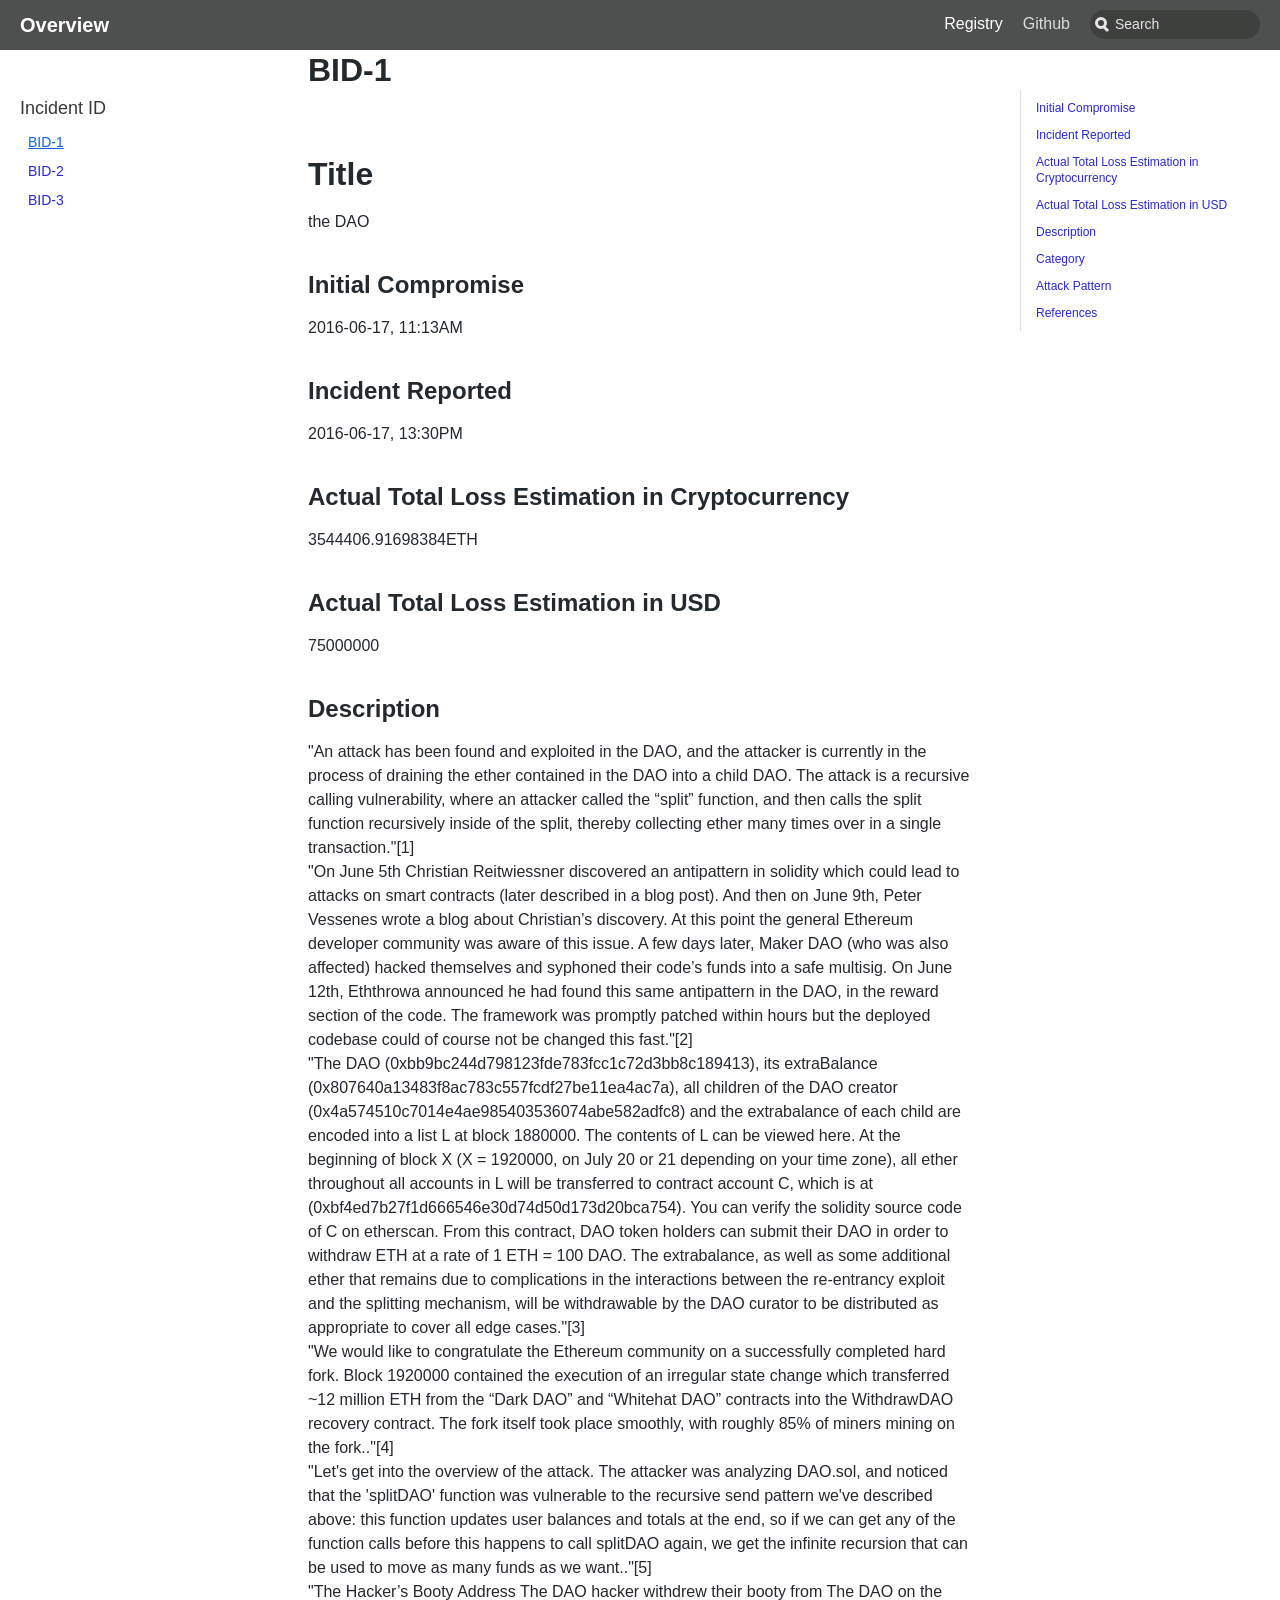
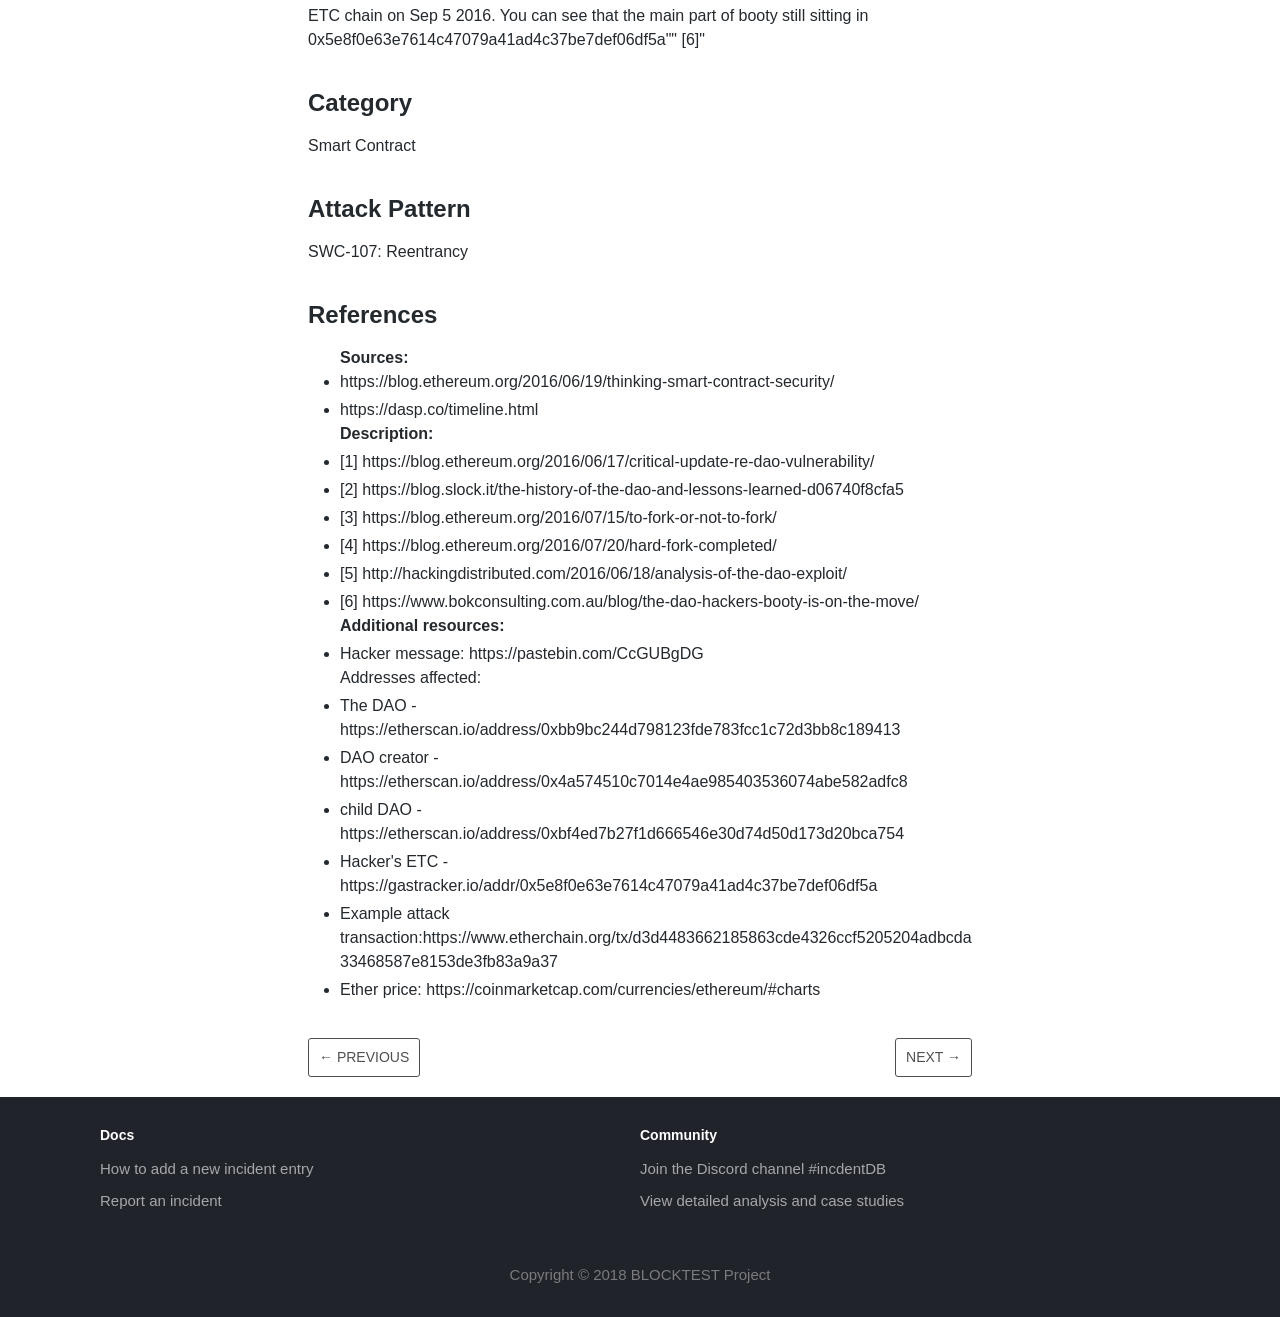
==== docs/BID-1.html @ ae39df49 "upload" ====
<!DOCTYPE html><html lang="en">
<!-- Mirrored from smartcontractsecurity.github.io/SWC-registry/docs/SWC-100 by HTTrack Website Copier/3.x [XR&CO'2014], Mon, 26 Nov 2018 20:02:36 GMT -->
<!-- Added by HTTrack --><meta http-equiv="content-type" content="text/html;charset=utf-8" /><!-- /Added by HTTrack -->
<head><meta charSet="utf-8"/><meta http-equiv="X-UA-Compatible" content="IE=edge"/><title>BID-1 · Overview</title><meta name="viewport" content="width=device-width"/><meta name="generator" content="Docusaurus"/><meta name="description" content="# Title "/><meta name="docsearch:language" content="en"/><meta property="og:title" content="SWC-100 · Overview"/><meta property="og:type" content="website"/><meta property="og:url" content="../index-2.html"/><meta property="og:description" content="# Title "/><meta property="og:image" content="../img/docusaurus.html"/><meta name="twitter:card" content="summary"/><meta name="twitter:image" content="../img/docusaurus.html"/><link rel="shortcut icon" href="../img/favicon.png"/><link rel="stylesheet" href="../../../cdn.jsdelivr.net/docsearch.js/1/docsearch.min.css"/><link rel="stylesheet" href="../../../cdnjs.cloudflare.com/ajax/libs/highlight.js/9.12.0/styles/default.min.css"/><link rel="stylesheet" href="../css/main.css"/></head><body class="sideNavVisible separateOnPageNav"><div class="fixedHeaderContainer"><div class="headerWrapper wrapper"><header><a href="../index.html"><h2 class="headerTitle">Overview</h2></a><div class="navigationWrapper navigationSlider"><nav class="slidingNav"><ul class="nav-site nav-site-internal"><li class="siteNavGroupActive siteNavItemActive"><a href="SWC-100.html" target="_self">Registry</a></li><li class=""><a href="https://github.com/SmartContractSecurity/SWC-registry" target="_self">Github</a></li><li class="navSearchWrapper reactNavSearchWrapper"><input type="text" id="search_input_react" placeholder="Search" title="Search"/></li></ul></nav></div></header></div></div><div class="navPusher"><div class="docMainWrapper wrapper"><div class="container docsNavContainer" id="docsNav"><nav class="toc"><div class="toggleNav"><section class="navWrapper wrapper"><div class="navBreadcrumb wrapper"><div class="navToggle" id="navToggler"><i></i></div><h2><i>›</i><span>Incident ID</span></h2><div class="tocToggler" id="tocToggler"><i class="icon-toc"></i></div></div><div class="navGroups"><div class="navGroup"><h3 class="navGroupCategoryTitle">Incident ID</h3><ul><li class="navListItem navListItemActive"><a class="navItem" href="BID-1.html">BID-1</a></li><li class="navListItem"><a class="navItem" href="BID-2.html">BID-2</a></li><li class="navListItem"><a class="navItem" href="BID-3.html">BID-3</a></li><li class="navListItem"></div></section></div><script>
            document.addEventListener('DOMContentLoaded', function() {
              createToggler('#navToggler', '#docsNav', 'docsSliderActive');
              createToggler('#tocToggler', 'body', 'tocActive');

              const headings = document.querySelector('.toc-headings');
              headings && headings.addEventListener('click', function(event) {
                if (event.target.tagName === 'A') {
                  document.body.classList.remove('tocActive');
                }
              }, false);

              function createToggler(togglerSelector, targetSelector, className) {
                var toggler = document.querySelector(togglerSelector);
                var target = document.querySelector(targetSelector);

                if (!toggler) {
                  return;
                }

                toggler.onclick = function(event) {
                  event.preventDefault();

                  target.classList.toggle(className);
                };
              }
            });
        </script></nav></div><div class="container mainContainer docMainContainer"><div class="wrapper"><div class="post"><header class="postHeader"><h1 class="postHeaderTitle">BID-1</h1></header><article><div><span><h1><a class="anchor" aria-hidden="true" id="title"></a><a href="#title" aria-hidden="true" class="hash-link"><svg class="hash-link-icon" aria-hidden="true" height="16" version="1.1" viewBox="0 0 16 16" width="16"><path fill-rule="evenodd" d="M4 9h1v1H4c-1.5 0-3-1.69-3-3.5S2.55 3 4 3h4c1.45 0 3 1.69 3 3.5 0 1.41-.91 2.72-2 3.25V8.59c.58-.45 1-1.27 1-2.09C10 5.22 8.98 4 8 4H4c-.98 0-2 1.22-2 2.5S3 9 4 9zm9-3h-1v1h1c1 0 2 1.22 2 2.5S13.98 12 13 12H9c-.98 0-2-1.22-2-2.5 0-.83.42-1.64 1-2.09V6.25c-1.09.53-2 1.84-2 3.25C6 11.31 7.55 13 9 13h4c1.45 0 3-1.69 3-3.5S14.5 6 13 6z"></path></svg></a>Title</h1>
<p>the DAO</p>
<h2><a class="anchor" aria-hidden="true" id="InitialCompromise"></a><a href="#InitialCompromise" aria-hidden="true" class="hash-link"><svg class="hash-link-icon" aria-hidden="true" height="16" version="1.1" viewBox="0 0 16 16" width="16"><path fill-rule="evenodd" d="M4 9h1v1H4c-1.5 0-3-1.69-3-3.5S2.55 3 4 3h4c1.45 0 3 1.69 3 3.5 0 1.41-.91 2.72-2 3.25V8.59c.58-.45 1-1.27 1-2.09C10 5.22 8.98 4 8 4H4c-.98 0-2 1.22-2 2.5S3 9 4 9zm9-3h-1v1h1c1 0 2 1.22 2 2.5S13.98 12 13 12H9c-.98 0-2-1.22-2-2.5 0-.83.42-1.64 1-2.09V6.25c-1.09.53-2 1.84-2 3.25C6 11.31 7.55 13 9 13h4c1.45 0 3-1.69 3-3.5S14.5 6 13 6z"></path></svg></a>Initial Compromise</h2>
<p>2016-06-17, 11:13AM</p>
<h2><a class="anchor" aria-hidden="true" id="IncidentReported"></a><a href="#IncidentReported" aria-hidden="true" class="hash-link"><svg class="hash-link-icon" aria-hidden="true" height="16" version="1.1" viewBox="0 0 16 16" width="16"><path fill-rule="evenodd" d="M4 9h1v1H4c-1.5 0-3-1.69-3-3.5S2.55 3 4 3h4c1.45 0 3 1.69 3 3.5 0 1.41-.91 2.72-2 3.25V8.59c.58-.45 1-1.27 1-2.09C10 5.22 8.98 4 8 4H4c-.98 0-2 1.22-2 2.5S3 9 4 9zm9-3h-1v1h1c1 0 2 1.22 2 2.5S13.98 12 13 12H9c-.98 0-2-1.22-2-2.5 0-.83.42-1.64 1-2.09V6.25c-1.09.53-2 1.84-2 3.25C6 11.31 7.55 13 9 13h4c1.45 0 3-1.69 3-3.5S14.5 6 13 6z"></path></svg></a>Incident Reported</h2>
<p>2016-06-17, 13:30PM</p>
<h2><a class="anchor" aria-hidden="true" id="ActualTotalLossEstimationinCryptocurrency"></a><a href="#ActualTotalLossEstimationinCryptocurrency" aria-hidden="true" class="hash-link"><svg class="hash-link-icon" aria-hidden="true" height="16" version="1.1" viewBox="0 0 16 16" width="16"><path fill-rule="evenodd" d="M4 9h1v1H4c-1.5 0-3-1.69-3-3.5S2.55 3 4 3h4c1.45 0 3 1.69 3 3.5 0 1.41-.91 2.72-2 3.25V8.59c.58-.45 1-1.27 1-2.09C10 5.22 8.98 4 8 4H4c-.98 0-2 1.22-2 2.5S3 9 4 9zm9-3h-1v1h1c1 0 2 1.22 2 2.5S13.98 12 13 12H9c-.98 0-2-1.22-2-2.5 0-.83.42-1.64 1-2.09V6.25c-1.09.53-2 1.84-2 3.25C6 11.31 7.55 13 9 13h4c1.45 0 3-1.69 3-3.5S14.5 6 13 6z"></path></svg></a>Actual Total Loss Estimation in Cryptocurrency</h2>
<p>3544406.91698384ETH</p>
<h2><a class="anchor" aria-hidden="true" id="ActualTotalLossEstimationinUSD"></a><a href="#ActualTotalLossEstimationinUSD" aria-hidden="true" class="hash-link"><svg class="hash-link-icon" aria-hidden="true" height="16" version="1.1" viewBox="0 0 16 16" width="16"><path fill-rule="evenodd" d="M4 9h1v1H4c-1.5 0-3-1.69-3-3.5S2.55 3 4 3h4c1.45 0 3 1.69 3 3.5 0 1.41-.91 2.72-2 3.25V8.59c.58-.45 1-1.27 1-2.09C10 5.22 8.98 4 8 4H4c-.98 0-2 1.22-2 2.5S3 9 4 9zm9-3h-1v1h1c1 0 2 1.22 2 2.5S13.98 12 13 12H9c-.98 0-2-1.22-2-2.5 0-.83.42-1.64 1-2.09V6.25c-1.09.53-2 1.84-2 3.25C6 11.31 7.55 13 9 13h4c1.45 0 3-1.69 3-3.5S14.5 6 13 6z"></path></svg></a>Actual Total Loss Estimation in USD</h2>
<p>75000000</p>
<h2><a class="anchor" aria-hidden="true" id="Description"></a><a href="#Description" aria-hidden="true" class="hash-link"><svg class="hash-link-icon" aria-hidden="true" height="16" version="1.1" viewBox="0 0 16 16" width="16"><path fill-rule="evenodd" d="M4 9h1v1H4c-1.5 0-3-1.69-3-3.5S2.55 3 4 3h4c1.45 0 3 1.69 3 3.5 0 1.41-.91 2.72-2 3.25V8.59c.58-.45 1-1.27 1-2.09C10 5.22 8.98 4 8 4H4c-.98 0-2 1.22-2 2.5S3 9 4 9zm9-3h-1v1h1c1 0 2 1.22 2 2.5S13.98 12 13 12H9c-.98 0-2-1.22-2-2.5 0-.83.42-1.64 1-2.09V6.25c-1.09.53-2 1.84-2 3.25C6 11.31 7.55 13 9 13h4c1.45 0 3-1.69 3-3.5S14.5 6 13 6z"></path></svg></a>Description</h2>
<p>"An attack has been found and exploited in the DAO, and the attacker is currently in the process of draining the ether contained in the DAO into a child DAO. The attack is a recursive calling vulnerability, where an attacker called the “split” function, and then calls the split function recursively inside of the split, thereby collecting ether many times over in a single transaction."[1]
<br>
"On June 5th Christian Reitwiessner discovered an antipattern in solidity which could lead to attacks on smart contracts (later described in a blog post). And then on June 9th, Peter Vessenes wrote a blog about Christian’s discovery. At this point the general Ethereum developer community was aware of this issue.
A few days later, Maker DAO (who was also affected) hacked themselves and syphoned their code’s funds into a safe multisig. On June 12th, Eththrowa announced he had found this same antipattern in the DAO, in the reward section of the code. The framework was promptly patched within hours but the deployed codebase could of course not be changed this fast."[2]
<br>
"The DAO (0xbb9bc244d798123fde783fcc1c72d3bb8c189413), its extraBalance (0x807640a13483f8ac783c557fcdf27be11ea4ac7a), all children of the DAO creator (0x4a574510c7014e4ae985403536074abe582adfc8) and the extrabalance of each child are encoded into a list L at block 1880000. The contents of L can be viewed here. At the beginning of block X (X = 1920000, on July 20 or 21 depending on your time zone), all ether throughout all accounts in L will be transferred to contract account C, which is at (0xbf4ed7b27f1d666546e30d74d50d173d20bca754). You can verify the solidity source code of C on etherscan. From this contract, DAO token holders can submit their DAO in order to withdraw ETH at a rate of 1 ETH = 100 DAO. The extrabalance, as well as some additional ether that remains due to complications in the interactions between the re-entrancy exploit and the splitting mechanism, will be withdrawable by the DAO curator to be distributed as appropriate to cover all edge cases."[3]
<br>
"We would like to congratulate the Ethereum community on a successfully completed hard fork. Block 1920000 contained the execution of an irregular state change which transferred ~12 million ETH from the “Dark DAO” and “Whitehat DAO” contracts into the WithdrawDAO recovery contract. The fork itself took place smoothly, with roughly 85% of miners mining on the fork.."[4]
<br>
"Let's get into the overview of the attack. The attacker was analyzing DAO.sol, and noticed that the 'splitDAO' function was vulnerable to the recursive send pattern we've described above: this function updates user balances and totals at the end, so if we can get any of the function calls before this happens to call splitDAO again, we get the infinite recursion that can be used to move as many funds as we want.."[5]
<br>"The Hacker’s Booty Address
The DAO hacker withdrew their booty from The DAO on the ETC chain on Sep 5 2016.
You can see that the main part of booty still sitting in 0x5e8f0e63e7614c47079a41ad4c37be7def06df5a"" [6]"
</p>
<h2><a class="anchor" aria-hidden="true" id="Category"></a><a href="#Category" aria-hidden="true" class="hash-link"><svg class="hash-link-icon" aria-hidden="true" height="16" version="1.1" viewBox="0 0 16 16" width="16"><path fill-rule="evenodd" d="M4 9h1v1H4c-1.5 0-3-1.69-3-3.5S2.55 3 4 3h4c1.45 0 3 1.69 3 3.5 0 1.41-.91 2.72-2 3.25V8.59c.58-.45 1-1.27 1-2.09C10 5.22 8.98 4 8 4H4c-.98 0-2 1.22-2 2.5S3 9 4 9zm9-3h-1v1h1c1 0 2 1.22 2 2.5S13.98 12 13 12H9c-.98 0-2-1.22-2-2.5 0-.83.42-1.64 1-2.09V6.25c-1.09.53-2 1.84-2 3.25C6 11.31 7.55 13 9 13h4c1.45 0 3-1.69 3-3.5S14.5 6 13 6z"></path></svg></a>Category</h2>
<p>Smart Contract</p>
<h2><a class="anchor" aria-hidden="true" id="AttackPattern"></a><a href="#AttackPattern" aria-hidden="true" class="hash-link"><svg class="hash-link-icon" aria-hidden="true" height="16" version="1.1" viewBox="0 0 16 16" width="16"><path fill-rule="evenodd" d="M4 9h1v1H4c-1.5 0-3-1.69-3-3.5S2.55 3 4 3h4c1.45 0 3 1.69 3 3.5 0 1.41-.91 2.72-2 3.25V8.59c.58-.45 1-1.27 1-2.09C10 5.22 8.98 4 8 4H4c-.98 0-2 1.22-2 2.5S3 9 4 9zm9-3h-1v1h1c1 0 2 1.22 2 2.5S13.98 12 13 12H9c-.98 0-2-1.22-2-2.5 0-.83.42-1.64 1-2.09V6.25c-1.09.53-2 1.84-2 3.25C6 11.31 7.55 13 9 13h4c1.45 0 3-1.69 3-3.5S14.5 6 13 6z"></path></svg></a>Attack Pattern</h2>
<p>SWC-107: Reentrancy</p>
<h2><a class="anchor" aria-hidden="true" id="References"></a><a href="#References" aria-hidden="true" class="hash-link"><svg class="hash-link-icon" aria-hidden="true" height="16" version="1.1" viewBox="0 0 16 16" width="16"><path fill-rule="evenodd" d="M4 9h1v1H4c-1.5 0-3-1.69-3-3.5S2.55 3 4 3h4c1.45 0 3 1.69 3 3.5 0 1.41-.91 2.72-2 3.25V8.59c.58-.45 1-1.27 1-2.09C10 5.22 8.98 4 8 4H4c-.98 0-2 1.22-2 2.5S3 9 4 9zm9-3h-1v1h1c1 0 2 1.22 2 2.5S13.98 12 13 12H9c-.98 0-2-1.22-2-2.5 0-.83.42-1.64 1-2.09V6.25c-1.09.53-2 1.84-2 3.25C6 11.31 7.55 13 9 13h4c1.45 0 3-1.69 3-3.5S14.5 6 13 6z"></path></svg></a>References</h2>
<ul>
<b>Sources:</b><br>
<li>https://blog.ethereum.org/2016/06/19/thinking-smart-contract-security/
<li>https://dasp.co/timeline.html
<br>
<b>Description:</b><br>
<li>[1] https://blog.ethereum.org/2016/06/17/critical-update-re-dao-vulnerability/
<li>[2] https://blog.slock.it/the-history-of-the-dao-and-lessons-learned-d06740f8cfa5
<li>[3] https://blog.ethereum.org/2016/07/15/to-fork-or-not-to-fork/
<li>[4] https://blog.ethereum.org/2016/07/20/hard-fork-completed/
<li>[5] http://hackingdistributed.com/2016/06/18/analysis-of-the-dao-exploit/
<li>[6] https://www.bokconsulting.com.au/blog/the-dao-hackers-booty-is-on-the-move/
<br>
<b>Additional resources:</b><br>
<li>Hacker message: https://pastebin.com/CcGUBgDG
<br>
Addresses affected:<br>
<li>The DAO - https://etherscan.io/address/0xbb9bc244d798123fde783fcc1c72d3bb8c189413
<li>DAO creator - https://etherscan.io/address/0x4a574510c7014e4ae985403536074abe582adfc8
<li>child DAO - https://etherscan.io/address/0xbf4ed7b27f1d666546e30d74d50d173d20bca754
<li>Hacker's ETC - https://gastracker.io/addr/0x5e8f0e63e7614c47079a41ad4c37be7def06df5a
<br>
<li>Example attack transaction:https://www.etherchain.org/tx/d3d4483662185863cde4326ccf5205204adbcda33468587e8153de3fb83a9a37
<li>Ether price: https://coinmarketcap.com/currencies/ethereum/#charts


</ul>
</span></div></article></div><div class="docs-prevnext"><a class="docs-prev button" href=".html"><span class="arrow-prev">← </span><span>Previous</span></a><a class="docs-next button" href="SWC-101.html"><span>Next</span><span class="arrow-next"> →</span></a></div></div></div><nav class="onPageNav docOnPageNav"><ul class="toc-headings">
<li><a href="#InitialCompromise">Initial Compromise</a></li>
<li><a href="#IncidentReported">Incident Reported</a></li>
<li><a href="#ActualTotalLossEstimationinCryptocurrency">Actual Total Loss Estimation in Cryptocurrency</a></li>
<li><a href="#ActualTotalLossEstimationinUSD">Actual Total Loss Estimation in USD</a></li>
<li><a href="#Description">Description</a>
<li><a href="#Category">Category</a>
<li><a href="#AttackPattern">Attack Pattern</a>
<li><a href="#References">References</a>
</li></ul></nav></div>
<footer class="nav-footer" id="footer"><section class="sitemap">
<div><h5>Docs</h5><a href="https://github.com/SmartContractSecurity/SWC-registry/#creating-a-new-swc-entry">How to add a new incident entry</a><a href="https://github.com/SmartContractSecurity/SWC-registry/#creating-a-new-swc-entry">Report an incident</a></div><div><h5>Community</h5><a href="https://discord.gg/">Join the Discord channel #incdentDB</a><a href="http://bcss.pm/">View detailed analysis and case studies</a></div></section>
<section class="copyright">Copyright © 2018 BLOCKTEST Project</section><script type="text/javascript" src="../../rawgit.com/s0b0lev/SWC-registry/website/website/scripts/lineNumbers.js"></script></footer></div><script type="text/javascript" src="../../cdn.jsdelivr.net/docsearch.js/1/docsearch.min.js"></script><script>
                document.addEventListener('keyup', function(e) {
                  if (e.target !== document.body) {
                    return;
                  }
                  // keyCode for '/' (slash)
                  if (e.keyCode === 191) {
                    const search = document.getElementById('search_input_react');
                    search && search.focus();
                  }
                });
              </script><script>
              var search = docsearch({
                
                apiKey: '064ab94cd5d5382009d9640000aeea98',
                indexName: 'smartcontractsecurity',
                inputSelector: '#search_input_react'
              });
            </script></body>
<!-- Mirrored from smartcontractsecurity.github.io/SWC-registry/docs/SWC-100 by HTTrack Website Copier/3.x [XR&CO'2014], Mon, 26 Nov 2018 20:02:36 GMT -->
</html>
---- css/main.css ----
a,abbr,acronym,address,applet,article,aside,audio,b,big,blockquote,body,canvas,caption,center,cite,code,dd,del,details,dfn,div,dl,dt,em,embed,fieldset,figcaption,figure,footer,form,h1,h2,h3,h4,h5,h6,header,hgroup,html,i,iframe,img,ins,kbd,label,legend,li,mark,menu,nav,object,ol,output,p,pre,q,ruby,s,samp,section,small,span,strike,strong,sub,summary,sup,table,tbody,td,tfoot,th,thead,time,tr,tt,u,ul,var,video{border:0;font:inherit;font-size:100%;margin:0;padding:0;vertical-align:baseline}body{color:#24292e;font-family:-apple-system,BlinkMacSystemFont,Segoe UI,Helvetica,Arial,sans-serif;font-size:16px;line-height:1.5;-ms-text-size-adjust:100%;-webkit-text-size-adjust:100%;word-wrap:break-word}*{box-sizing:border-box}b,strong{font-weight:600}em,i{font-style:italic}[type=checkbox]{box-sizing:border-box;padding:0}a,a:hover{color:#4d504e;text-decoration:none}a:active,a:hover{outline-width:0}a:not([href]){color:inherit;text-decoration:none}p{margin-bottom:1em;margin-top:0}h1,h2,h3,h4,h5,h6{color:inherit;font-weight:600;line-height:1.25;margin-bottom:16px;margin-top:1.5em}h1{font-size:32px}h2{font-size:24px}h3{font-size:20px}h4{font-size:16px}h5{font-size:14px}h6{font-size:13.6px}ol,ul{margin-bottom:1em;margin-top:0;padding-left:2em}ol ol,ul ol{list-style-type:lower-roman}ol ol,ol ul,ul ol,ul ul{margin-bottom:0;margin-top:0}ol ol ol,ol ul ol,ul ol ol,ul ul ol{list-style-type:lower-alpha}li{word-wrap:break-all}li>p{margin-top:1em}li+li{margin-top:.25em}img{border-style:none;box-sizing:content-box;max-width:100%}img[align=right]{padding-left:1.25em}img[align=left]{padding-right:1.25em}table{border-collapse:collapse;border-spacing:0;display:block;margin-bottom:16px;margin-top:0;overflow:auto;width:100%}table tr{background-color:transparent;border-top:1px solid #dfe2e5}table tr:nth-child(2n){background-color:#f6f8fa}table td,table th{border:1px solid #dfe2e5;padding:6px 13px}table th{background-color:inherit;font-weight:600}table td,table th{color:inherit}blockquote{color:#6a737d;font-size:16px;margin:0;margin-bottom:16px;padding:0 1em}blockquote>:first-child{margin-top:0}blockquote>:last-child{margin-bottom:0}code{background-color:rgba(27,31,35,.05);border-radius:3px;color:inherit;font-family:SFMono-Regular,Menlo,Monaco,Consolas,Liberation Mono,Courier New,monospace;font-size:85%;margin:0;padding:3.2px 6.4px}pre{margin-bottom:16px}pre code{border:0;display:inline;font-size:85%;line-height:inherit;margin:0;max-width:auto;overflow:visible;white-space:pre;word-break:normal;word-wrap:normal}kbd{background-color:#fafbfc;border:1px solid #d1d5da;border-bottom-color:#c6cbd1;border-radius:3px;box-shadow:inset 0 -1px 0 #c6cbd1;color:#444d56;display:inline-block;font-family:SFMono-Regular,Menlo,Monaco,Consolas,Liberation Mono,Courier New,monospace;font-size:68.75%;line-height:10px;padding:3px 5px;vertical-align:middle}hr{border:1px solid #dfe2e5;box-sizing:content-box;margin:1.5em 0;overflow:hidden;padding:0}hr:after,hr:before{content:"";display:table}hr:after{clear:both}body{min-height:100vh;text-rendering:optimizeLegibility}@media only screen and (min-width:736px){body{display:flex;flex-direction:column}}article:after,article:before{content:"";display:table}article:after{clear:both}article>:first-child{margin-top:0}article>:last-child{margin-bottom:0}article iframe,article p img{display:block;margin-left:auto;margin-right:auto;max-width:100%}.anchor{display:block;position:relative;top:-80px}.hash-link{line-height:1;margin-left:-20px;opacity:0;padding-right:4px;transition:opacity .3s}.hash-link:hover{opacity:1!important;transition:none}.hash-link .hash-link-icon{vertical-align:middle}.button{border:1px solid #4d504e;border-radius:3px;color:#4d504e;display:inline-block;font-size:14px;font-weight:400;line-height:1.2em;padding:10px;text-decoration:none!important;text-transform:uppercase;transition:background .3s,color .3s}.button:hover{background:#4d504e;color:#fff}h1:hover .hash-link,h2:hover .hash-link,h3:hover .hash-link,h4:hover .hash-link{opacity:.5;transition:none}blockquote{background-color:rgba(255,229,100,.3);border-left:8px solid #ffe564;padding:15px 30px 15px 15px}.wrapper{margin:0 auto;max-width:1100px;padding:0 20px}.wrapper blockquote>p:first-child{padding-top:0}.center{display:block}.center,.homeContainer{text-align:center}.homeContainer .homeWrapper{padding:2em 10px}.homeContainer .homeWrapper .wrapper{margin:0 auto;max-width:900px;padding:0 20px}.homeContainer .homeWrapper .projectLogo img{height:100px;margin-bottom:0}.homeContainer .homeWrapper #project_title{font-size:300%;letter-spacing:-.08em;line-height:1em;margin-bottom:80px}.homeContainer .homeWrapper #project_tagline{font-size:200%;letter-spacing:-.04em;line-height:1em}.projectLogo{display:none;pointer-events:none}.projectLogo img{height:100px;margin-bottom:0}.projectIntro{margin:40px 0}.projectTitle{color:#4d504e;font-size:250%;line-height:1em}.projectTitle>small{display:block;font-weight:400;font-size:50%;line-height:1em;margin:.7em 0 1.3em}@media only screen and (min-width:480px){.projectTitle{font-size:300%;margin:.3em 0}.projectLogo img{height:200px;margin-bottom:10px}.homeContainer .homeWrapper{padding-left:10px;padding-right:10px}}@media only screen and (min-width:736px){.homeContainer .homeWrapper{position:relative}.homeContainer .homeWrapper #inner{max-width:600px;padding-right:40px}}@media only screen and (min-width:1200px){.homeContainer .homeWrapper #inner{max-width:750px}.homeContainer .homeWrapper .projectLogo{align-items:center;bottom:0;display:flex;justify-content:flex-end;left:0;padding:2em 100px 4em;position:absolute;right:0;top:0}.homeContainer .homeWrapper .projectLogo img{height:100%;max-height:250px}}@media only screen and (min-width:1500px){.homeContainer .homeWrapper #inner{max-width:1100px;padding-bottom:40px;padding-top:40px}.wrapper{max-width:1400px}}.mainContainer{flex:1 1 auto;max-width:100%;padding:48px 0}.mainContainer .wrapper{text-align:left}.mainContainer .wrapper .allShareBlock{padding:10px 0}.mainContainer .wrapper .allShareBlock .pluginBlock{margin:12px 0;padding:0}.mainContainer .wrapper .post{position:relative}.mainContainer .wrapper .post.basicPost{margin-top:30px}.mainContainer .wrapper .post .postHeader{margin-bottom:16px}.mainContainer .wrapper .post .postHeaderTitle{margin-top:0;padding:0}.mainContainer .wrapper .post .postSocialPlugins{padding-top:1em}.mainContainer .wrapper .post .docPagination{background:#4d504e;bottom:0;left:0;position:absolute;right:0}.mainContainer .wrapper .post .docPagination .pager{display:inline-block;width:50%}.mainContainer .wrapper .post .docPagination .pagingNext{float:right;text-align:right}.mainContainer .wrapper .post .docPagination a{border:none;color:#fff;display:block;padding:4px 12px}.mainContainer .wrapper .post .docPagination a:hover{background-color:#f9f9f9;color:#393939}.mainContainer .wrapper .post .docPagination a .pagerLabel{display:inline}.mainContainer .wrapper .post .docPagination a .pagerTitle{display:none}@media only screen and (min-width:480px){.mainContainer .wrapper .post .docPagination a .pagerLabel{display:none}.mainContainer .wrapper .post .docPagination a .pagerTitle{display:inline}}@media only screen and (min-width:1024px){.mainContainer .wrapper .post{display:block}.mainContainer .wrapper .posts .post{width:100%}}.fixedHeaderContainer{background:#4d504e;color:#fff;min-height:50px;padding:8px 0;position:fixed;width:100%;z-index:9999}@media only screen and (min-width:1024px){.fixedHeaderContainer{flex-shrink:0}}.fixedHeaderContainer a{align-items:center;border:0;color:#fff;display:flex;flex-flow:row nowrap;height:34px;z-index:10000}.fixedHeaderContainer header{display:flex;flex-flow:row nowrap;position:relative;text-align:left}.fixedHeaderContainer header img{height:100%;margin-right:10px}.fixedHeaderContainer header .headerTitle{font-size:1.25em;margin:0}.fixedHeaderContainer header .headerTitleWithLogo{display:block;font-size:1.25em;line-height:18px;margin:0;position:relative;z-index:9999}.fixedHeaderContainer header h3{color:#fff;font-size:16px;margin:0;margin-left:10px;text-decoration:underline}@media (max-width:480px){.headerTitle{font-size:17px}.headerTitleWithLogo{display:none!important}}.promoSection{display:flex;flex-flow:column wrap;font-size:125%;line-height:1.6em;position:relative;z-index:99}.promoSection .promoRow{padding:10px 0}.promoSection .promoRow .pluginWrapper{display:block}.promoSection .promoRow .pluginWrapper.ghStarWrapper,.promoSection .promoRow .pluginWrapper.ghWatchWrapper{height:28px}.promoSection .promoRow .pluginRowBlock{display:flex;flex-wrap:wrap;justify-content:center;margin:0 -2px}.promoSection .promoRow .pluginRowBlock .pluginWrapper{padding:0 2px}.promoSection .promoRow .pluginRowBlock iframe{margin-left:2px;margin-top:5px}input[type=search]{-moz-appearance:none;-webkit-appearance:none}.navSearchWrapper{align-items:center;align-self:center;display:flex;justify-content:center;padding-left:10px;position:absolute;right:10px;top:15px}.navSearchWrapper:before{border:3px solid #e5e5e5;border-radius:50%;content:" ";display:block;height:6px;left:15px;position:absolute;top:50%;-webkit-transform:translateY(-58%);transform:translateY(-58%);width:6px;z-index:1}.navSearchWrapper:after{background:#e5e5e5;content:" ";height:7px;left:24px;position:absolute;top:55%;-webkit-transform:rotate(-45deg);transform:rotate(-45deg);width:3px;z-index:1}.navSearchWrapper .aa-dropdown-menu{background:#f9f9f9;border:3px solid rgba(57,57,57,.25);color:#393939;font-size:14px;left:auto!important;line-height:1.2em;right:0!important}.navSearchWrapper .aa-dropdown-menu .algolia-docsearch-suggestion--category-header{background:#4d504e;color:#fff;font-size:14px;font-weight:400}.navSearchWrapper .aa-dropdown-menu .algolia-docsearch-suggestion--category-header .algolia-docsearch-suggestion--highlight{background-color:#4d504e;color:#fff}.navSearchWrapper .aa-dropdown-menu .algolia-docsearch-suggestion--subcategory-column .algolia-docsearch-suggestion--highlight,.navSearchWrapper .aa-dropdown-menu .algolia-docsearch-suggestion--title .algolia-docsearch-suggestion--highlight{color:#4d504e}.navSearchWrapper .aa-dropdown-menu .algolia-docsearch-suggestion--subcategory-column,.navSearchWrapper .aa-dropdown-menu .algolia-docsearch-suggestion__secondary{border-color:rgba(57,57,57,.3)}input#search_input_react{background-color:rgba(0,0,0,.2);border:none;border-radius:20px;color:#fff;font-size:14px;font-weight:300;line-height:20px;outline:none;padding-left:25px;position:relative;transition:width .5s ease;width:170px}input#search_input_react:active,input#search_input_react:focus{color:#fff;width:220px}.navigationSlider .slidingNav .navSearchWrapper .algolia-docsearch-footer a{height:auto}@media only screen and (max-width:735px){.navSearchWrapper{width:40%}}input::-webkit-input-placeholder{color:#e5e5e5}input:-ms-input-placeholder{color:#e5e5e5}input::-ms-input-placeholder{color:#e5e5e5}input::placeholder{color:#e5e5e5}.hljs{padding:1.25rem 1.5rem}.gridBlock{padding:0}.gridBlock>*{box-sizing:border-box}.gridBlock .fourByGridBlock img,.gridBlock .threeByGridBlock img,.gridBlock .twoByGridBlock img{max-width:100%}.gridBlock .gridClear{clear:both}@media only screen and (max-width:735px){.gridBlock .fourByGridBlock{flex:1 0 26%}}@media only screen and (min-width:736px){.gridBlock{display:flex;flex-direction:row;flex-wrap:wrap}.gridBlock>*{margin:0 12px}.gridBlock>:first-child{margin-left:0}.gridBlock>:last-child{margin-right:0}.gridBlock .twoByGridBlock{flex:1 0 40%}.gridBlock .threeByGridBlock{flex:1 0 26%}.gridBlock .fourByGridBlock{flex:1 0 20%}h2+.gridBlock{padding-top:20px}}@media only screen and (min-width:1400px){.gridBlock{display:flex;flex-direction:row;flex-wrap:wrap}}.alignCenter{text-align:center}.alignRight{text-align:right}.imageAlignSide{display:flex;flex-flow:row wrap}.blockImage{max-width:730px}.imageAlignSide .blockImage{flex:0 1 500px;max-width:500px}@media only screen and (max-width:735px){.imageAlignSide .blockImage{display:none}}.imageAlignSide .blockContent{flex:1 1}.imageAlignBottom .blockImage{margin:0 auto 20px;max-width:730px}.imageAlignBottom.alignCenter .blockImage{margin-left:auto;margin-right:auto}.imageAlignTop .blockImage{margin-bottom:20px;max-width:80px}.imageAlignTop.alignCenter .blockImage{margin-left:auto;margin-right:auto}.imageAlignRight .blockImage{margin-left:40px}.imageAlignLeft .blockImage{margin-right:40px}.container .gridBlock .blockContent p{padding:0}.container .wrapper .alignCenter h2{text-align:center}.container .wrapper .imageAlignSide h2{text-align:left}.container .wrapper .imageAlignSide p{margin:0;margin-bottom:40px;max-width:560px}.highlightBackground{background:rgba(153,66,79,.7);color:#fff}.highlightBackground a{font-weight:800}.container.highlightBackground .wrapper h1,.container.highlightBackground .wrapper h2,.container.highlightBackground .wrapper h3,.container.highlightBackground .wrapper h4,.container.highlightBackground .wrapper h5,.highlightBackground a{border-color:#fff;color:#fff}.lightBackground{background:#f7f7f7}.darkBackground{background:gray;color:#fff}.darkBackground a,.darkBackground code{color:#d6b3b8}.container.darkBackground .wrapper h1,.container.darkBackground .wrapper h2,.container.darkBackground .wrapper h3,.container.darkBackground .wrapper h4,.container.darkBackground .wrapper h5{border-color:#fff;color:#fff}.container.paddingAll{padding:40px}.container.paddingBottom{padding-bottom:80px}.container.paddingLeft{padding-left:40px}.container.paddingRight{padding-right:40px}.container.paddingTop{padding-top:80px}@media only screen and (max-width:735px){.container.paddingBottom{padding-bottom:40px}.container.paddingTop{padding-top:20px}}@media only screen and (max-width:1023px){.responsiveList .blockContent{position:relative}.responsiveList .blockContent>div{padding-left:20px}.responsiveList .blockContent:before{content:"\2022";position:absolute}}.navigationSlider .navSlideout{cursor:pointer;padding-top:4px;position:absolute;right:10px;top:0;transition:top .3s;z-index:101}.navigationSlider .slidingNav{bottom:auto;box-sizing:border-box;left:0;position:fixed;right:0;top:0}.navigationSlider .slidingNav.slidingNavActive{height:auto;padding-top:42px;width:300px}.navigationSlider .slidingNav ul{background:#205c3b;box-sizing:border-box;color:#fff;display:flex;flex-wrap:nowrap;list-style:none;margin-top:50px;padding:0;width:100%}.navigationSlider .slidingNav.slidingNavActive ul{display:block}.navigationSlider .slidingNav ul li{flex:1 1 auto;margin:0;text-align:center;white-space:nowrap}.navigationSlider .slidingNav ul li a{align-items:center;box-sizing:border-box;color:#4d504e;color:inherit;display:flex;font-size:.9em;height:auto;height:50px;justify-content:center;margin:0;padding:10px;transition:background-color .3s}.navigationSlider .slidingNav ul li.siteNavGroupActive a,.navigationSlider .slidingNav ul li.siteNavItemActive a,.navigationSlider .slidingNav ul li a:focus,.navigationSlider .slidingNav ul li a:hover{background:#4d504e}.languages-icon{width:20px}#languages-dropdown{pointer-events:none;position:absolute;width:100%}#languages-dropdown.visible{display:flex}#languages-dropdown.hide{display:none}#languages-dropdown-items{background-color:#4d504e;display:flex;flex-direction:column;min-width:120px;pointer-events:all}#languages li{display:block}.navPusher{left:0;min-height:100%;padding-top:100px;position:relative;z-index:99}.navPusher:after{background:rgba(0,0,0,.4);content:"";height:0;opacity:0;position:absolute;right:0;top:0;transition:opacity .5s,width .1s .5s,height .1s .5s;width:0}@media screen and (min-width:1024px){.navPusher{display:flex;flex-direction:column;min-height:calc(100vh - 50px);padding-top:50px}.navPusher,.navPusher>:first-child{flex-grow:1}}.sliderActive .navPusher:after{height:100%;opacity:1;transition:opacity .5s;width:100%;z-index:100}@media only screen and (max-width:1024px){.reactNavSearchWrapper input#search_input_react{background-color:hsla(17,71%,82%,.25);border:none;border-radius:20px;box-sizing:border-box;color:#393939;font-size:14px;line-height:20px;outline:none;padding-left:25px;position:relative;transition:background-color .2s cubic-bezier(.68,-.55,.265,1.55),width .2s cubic-bezier(.68,-.55,.265,1.55),color .2s ease;width:100%}.reactNavSearchWrapper input#search_input_react:active,.reactNavSearchWrapper input#search_input_react:focus{background-color:#4d504e;color:#fff}.reactNavSearchWrapper .algolia-docsearch-suggestion--subcategory-inline{display:none}.reactNavSearchWrapper>span{width:100%}.reactNavSearchWrapper .aa-dropdown-menu{font-size:12px;line-height:2em;padding:0;border-width:1px;min-width:500px}.reactNavSearchWrapper .algolia-docsearch-suggestion__secondary{border-top:none}.aa-suggestions{min-height:140px;max-height:60vh;-webkit-overflow-scrolling:touch;overflow-y:scroll}#languages-dropdown{left:0;top:50px}#languages-dropdown-items{background-color:#4d504e;display:flex;flex-direction:row}}@media only screen and (min-width:1024px){.navSearchWrapper{padding-left:10px;position:relative;right:auto;top:auto}.navSearchWrapper .algolia-autocomplete{display:block}.navigationSlider{height:34px;margin-left:auto;position:relative}.navigationSlider .navSlideout{display:none}.navigationSlider nav.slidingNav{background:none;height:auto;position:relative;right:auto;top:auto;width:auto}.navigationSlider .slidingNav ul{background:none;display:flex;flex-flow:row nowrap;margin:0;padding:0;width:auto}.navigationSlider .slidingNav ul li a{border:0;color:hsla(0,0%,100%,.8);display:flex;font-size:16px;font-size:1em;font-weight:300;height:32px;line-height:1.2em;margin:0;padding:0;padding:6px 10px}.navigationSlider .slidingNav ul li.siteNavGroupActive a,.navigationSlider .slidingNav ul li.siteNavItemActive a,.navigationSlider .slidingNav ul li a:hover{color:#fff}}@media only screen and (max-width:735px){.navigationSlider .slidingNav ul{overflow-x:auto}.navigationSlider .slidingNav ul::-webkit-scrollbar{display:none}.reactNavSearchWrapper .aa-dropdown-menu{min-width:400px}}@media only screen and (max-width:475px){.reactNavSearchWrapper .aa-dropdown-menu{min-width:300px}}.docMainWrapper .wrapper{padding-left:0;padding-right:0;padding-top:10px}@media only screen and (min-width:1024px){.docMainWrapper{max-width:100%!important;margin:0}.docMainWrapper>*{margin:0 24px}.docMainWrapper>:first-child{margin-left:0}.docMainWrapper>:last-child{margin-right:0}.docMainWrapper .mainContainer{min-width:0}}.edit-page-link{float:right;font-size:10px;font-weight:400;margin-top:3px;text-decoration:none}@media only screen and (max-width:1023px){.edit-page-link{display:none}}.docs-prevnext{margin:20px 0}.docs-prevnext:after{clear:both;content:" ";display:table}.docs-next{float:right}.docs-prev{float:left}@media only screen and (max-width:735px){.docs-next{clear:both;float:left}.docs-next,.docs-prev{margin:10px 0}.arrow-next{float:right;margin-left:10px}.arrow-prev{float:left;margin-right:10px}.function-name-prevnext{width:200px;display:inline-block;white-space:nowrap;overflow:hidden;text-overflow:ellipsis}}@media only screen and (max-width:1023px){.docsNavContainer{background:#fff;left:0;position:fixed;width:100%;z-index:100}}@media only screen and (min-width:1024px){.docsNavContainer{flex:1 0 240px;display:flex;justify-content:flex-end;height:calc(100vh - 50px);position:-webkit-sticky;position:sticky;overflow-y:auto;top:50px}}.docsSliderActive.docsNavContainer{box-sizing:border-box;height:100%;-webkit-overflow-scrolling:touch;overflow-y:auto;-ms-scroll-chaining:none;overscroll-behavior:contain;padding-bottom:50px}.docsNavContainer .toc .navBreadcrumb{background-color:#f1f1f1;box-sizing:border-box;display:flex;flex-flow:row nowrap;font-size:12px;height:48px;overflow:hidden;padding:8px 20px}.docsNavContainer .toc .navWrapper{padding:0}@media only screen and (min-width:1024px){.docsNavContainer .toc .navBreadcrumb{display:none}.navBreadcrumb h2{padding:0 10px}.separateOnPageNav .docsNavContainer{flex:1 0 240px}}.navBreadcrumb a,.navBreadcrumb span{border:0;color:#393939}@media only screen and (max-width:735px){.anchor{top:-144px}}@media only screen and (min-width:1024px){.toc{padding:40px 0}}.toc section{padding:0;position:relative}.toc section .navGroups{display:none;padding:48px 20px 60px}.toc .toggleNav{color:#393939;position:relative}.toc .toggleNav .navToggle{cursor:pointer;height:32px;margin-right:10px;position:relative;text-align:left;width:18px}.toc .toggleNav .navToggle:after,.toc .toggleNav .navToggle:before{border:5px solid #393939;border-width:5px 0;content:"";height:6px;left:0;left:8px;margin-top:-8px;position:absolute;top:50%;-webkit-transform:rotate(45deg);transform:rotate(45deg);width:3px;z-index:1}.toc .toggleNav .navToggle:after{-webkit-transform:rotate(-45deg);transform:rotate(-45deg)}.toc .toggleNav .navToggle i:after,.toc .toggleNav .navToggle i:before{background:transparent;border-color:transparent #393939;border-style:solid;border-width:0 5px 5px;content:"";height:0;left:2px;margin-top:-7px;opacity:1;position:absolute;top:50%;width:5px;z-index:10}.toggleNav h2 i{padding:0 4px}.toc .toggleNav .navToggle i:after{border-width:5px 5px 0;margin-top:2px}.docsSliderActive .toc .toggleNav .navToggle:after,.docsSliderActive .toc .toggleNav .navToggle:before{border-width:8px 0;height:0;margin-top:-8px}.docsSliderActive .toc .toggleNav .navToggle i{opacity:0}.docsSliderActive .tocToggler{visibility:hidden}.toc .toggleNav .navGroup{margin-bottom:16px}.toc .toggleNav .subNavGroup{margin-bottom:0}.toc .toggleNav .navGroup .navGroupCategoryTitle{color:#393939;font-size:18px;font-weight:500;line-height:1.2em;margin-bottom:8px;margin-top:0}.toc .toggleNav .navGroup .navGroupSubcategoryTitle{color:#393939;font-size:14px;font-weight:500;line-height:1.5;margin-bottom:0;margin-top:0;padding:4px 0}.toc .toggleNav .navGroup .navListItem{margin:0}.toc .toggleNav .navGroup h3 i:not(:empty){box-sizing:border-box;color:rgba(57,57,57,.5);display:inline-block;height:16px;margin-right:10px;text-align:center;transition:color .2s;width:16px}.toc .toggleNav ul{padding:0 8px}.docsSliderActive .toc .toggleNav ul{padding-left:0}.toc .toggleNav ul li{list-style-type:none;padding:0}.toc .toggleNav ul li a{border:none;color:#717171;display:block;font-size:14px;padding:4px 0;transition:color .3s}.toc .toggleNav ul li.navListItemActive a,.toc .toggleNav ul li a:focus,.toc .toggleNav ul li a:hover{color:#4d504e}.docsSliderActive .toc .navBreadcrumb,.tocActive .navBreadcrumb{border-bottom:1px solid #ccc;margin-bottom:20px;position:fixed;width:100%}.toc .toggleNav .navBreadcrumb h2{border:0;flex-grow:1;font-size:16px;font-weight:600;line-height:32px;margin:0;padding:0}.docsSliderActive .toc section .navGroups{display:block;padding-top:60px}.tocToggler{cursor:pointer;height:32px;line-height:32px;margin-right:-10px;padding:0 10px}.icon-toc{box-sizing:border-box;display:inline-block;line-height:normal;position:relative;top:-1px;vertical-align:middle}.icon-toc,.icon-toc:after,.icon-toc:before{background-color:currentColor;border:1px solid currentColor;border-radius:50%;box-sizing:border-box;height:4px;width:4px}.icon-toc:after,.icon-toc:before{content:"";position:absolute}.icon-toc:before{left:-1px;top:-7px}.icon-toc:after{left:-1px;top:5px}.tocActive .icon-toc{border-radius:0;height:16px;-webkit-transform:rotate(45deg);transform:rotate(45deg);width:3px}.tocActive .icon-toc:before{border-radius:0;height:3px;left:50%;top:50%;-webkit-transform:translate(-50%,-50%);transform:translate(-50%,-50%);width:16px}.tocActive .icon-toc:after{content:""}@media only screen and (min-width:1024px){.docMainWrapper{display:flex;flex-flow:row nowrap}.docMainWrapper .wrapper{padding-top:0;padding-left:0;padding-right:0}}.onPageNav{display:none}.onPageNav::-webkit-scrollbar{display:none}.onPageNav a{color:#717171}.onPageNav ul{list-style:none}.onPageNav ul li{font-size:12px;line-height:16px;padding-bottom:8px}.onPageNav ul ul{padding:8px 0 0 20px}.onPageNav ul ul li{padding-bottom:5px}@media only screen and (min-width:1024px){.toc section .navGroups{display:block;padding:0;padding-top:8px}.navBreadcrumb h2{padding:0 10px}}@supports ((position: -webkit-sticky) or (position: sticky)){@media only screen and (max-width:1023px){.tocActive .onPageNav{background:#fff;bottom:0;display:block;left:0;overflow-y:auto;-ms-scroll-chaining:none;overscroll-behavior:contain;padding:0 20px;position:fixed;right:0;top:148px;z-index:10}.tocActive .navBreadcrumb h2,.tocActive .navToggle{visibility:hidden}.tocActive .onPageNav>.toc-headings{padding:12px 0}}@media only screen and (min-width:1024px){.separateOnPageNav .headerWrapper.wrapper,.separateOnPageNav .wrapper{max-width:1400px}.separateOnPageNav .toc{width:auto}.docsNavContainer>:first-child{width:240px;max-width:240px}.separateOnPageNav.sideNavVisible .navPusher .mainContainer{flex:1 auto;max-width:100%;min-width:0}.onPageNav{align-self:flex-start;display:block;flex:0 0 240px;max-height:calc(100vh - 90px);overflow-y:auto;position:-webkit-sticky;position:sticky;top:90px}.docOnPageNav{flex:1 0 240px}.onPageNav>.toc-headings{border-left:1px solid #e0e0e0;padding:10px 0 2px 15px}.tocToggler{display:none}}}@media only screen and (min-width:1024px){.separateOnPageNav.sideNavVisible .navPusher .docMainContainer{flex-basis:784px;flex-grow:0}}.blog .wrapper{max-width:1100px}.blogContainer .posts .post{border-bottom:1px solid #e0e0e0;border-radius:3px;margin-bottom:20px;padding-bottom:20px}.blogContainer .postHeader{margin-bottom:10px}.blogContainer .postHeaderTitle{margin-top:0}.blogContainer .postHeader p.post-meta{margin-bottom:10px;padding:0}.blogContainer .postHeader .authorBlock{display:flex}.blogContainer .postHeader .post-authorName{color:rgba(57,57,57,.7);display:flex;flex-direction:column;font-size:14px;font-weight:400;justify-content:center;margin-right:10px;margin-top:0;padding:0}.blogContainer .postHeader .authorPhoto{border-radius:50%;height:30px;overflow:hidden;width:30px}.blogContainer .postHeader .authorPhoto.authorPhotoBig{height:50px;width:50px}.blog-recent{margin:20px 0}.blog-recent>a{float:left}@media only screen and (max-width:735px){.blog-recent{height:40px}}.blogSocialSection{display:block;padding:36px 0}.blogSocialSection .blogSocialSectionItem{padding-bottom:5px}.fb-like{display:block;margin-bottom:20px;width:100%}.more-users{margin:0 auto;max-width:560px;text-align:center}.productShowcaseSection{padding:0 20px;text-align:center}.productShowcaseSection.paddingTop{padding-top:20px}.productShowcaseSection.paddingBottom{padding-bottom:80px}.productShowcaseSection h2{color:#4d504e;font-size:30px;line-height:1em;margin-top:20px;padding:10px 0;text-align:center}.productShowcaseSection p{margin:0 auto;max-width:560px;padding:.8em 0}.productShowcaseSection .logos{align-items:center;display:flex;flex-flow:row wrap;justify-content:center;padding:20px}.productShowcaseSection .logos img{max-height:110px;padding:20px;width:110px}@media only screen and (max-width:735px){.productShowcaseSection .logos img{max-height:64px;padding:20px;width:64px}}.showcaseSection{margin:0 auto;max-width:900px}.showcaseSection,.showcaseSection .prose h1{text-align:center}.showcaseSection .prose{margin:0 auto;max-width:560px;text-align:center}.showcaseSection .logos{align-items:center;display:flex;flex-flow:row wrap;justify-content:center}.showcaseSection .logos img{max-height:128px;padding:20px;width:128px}@media only screen and (max-width:735px){.showcaseSection .logos img{max-height:64px;padding:20px;width:64px}}.nav-footer{background:#20232a;border:none;color:#202020;font-size:15px;-webkit-font-smoothing:antialiased;-moz-osx-font-smoothing:grayscale;font-weight:400;line-height:24px;padding-bottom:2em;padding-top:2em;position:relative}@media only screen and (min-width:1024px){.nav-footer{flex-shrink:0}}.nav-footer .sitemap{display:flex;justify-content:space-between;margin:0 auto 3em;max-width:1080px}.nav-footer .sitemap div{flex:1}.nav-footer .sitemap .nav-home{display:table;height:72px;margin:-12px 20px 0 0;opacity:.4;padding:10px;transition:opacity .15s ease-in-out;width:72px}.nav-footer .sitemap .nav-home:focus,.nav-footer .sitemap .nav-home:hover{opacity:1}@media only screen and (max-width:735px){.nav-footer .sitemap{display:flex;flex-direction:column;margin:0 2em 3em;width:calc(100% - 4em)}.nav-footer .sitemap>div{margin-bottom:18px}}.nav-footer .sitemap a{color:hsla(0,0%,100%,.6);display:block;margin:2px -10px;padding:3px 10px}.nav-footer .sitemap a:focus,.nav-footer .sitemap a:hover,.nav-footer .sitemap h5>a:focus,.nav-footer .sitemap h5>a:hover{color:#fff;text-decoration:none}.nav-footer .sitemap h5,.nav-footer .sitemap h6{margin:0 0 10px}.nav-footer .sitemap h5,.nav-footer .sitemap h5>a,.nav-footer .sitemap h6,.nav-footer .sitemap h6>a{color:#fff}.nav-footer .sitemap h5>a,.nav-footer .sitemap h6>a{margin:0 -10px}.nav-footer .fbOpenSource{display:block;margin:1em auto;opacity:.4;transition:opacity .15s ease-in-out;width:170px}.nav-footer .fbOpenSource:hover{opacity:1}.nav-footer .copyright{color:hsla(0,0%,100%,.4);text-align:center}.nav-footer .social{padding:5px 0}.registry-table{font-size:13px}.registry-table p{margin:0}.toc-headings a,.toc .toggleNav ul li a,td a{color:#2a2ad4}.toc-headings a:hover,.toc .toggleNav ul li.navListItemActive a,.toc .toggleNav ul li a:hover,td a:hover{color:#1164e8}.toc .toggleNav ul li.navListItemActive a{text-decoration:underline}.homeContainer .homeWrapper{padding:0;margin-top:30px}.homeWrapper{padding-bottom:0}.mainContainer{padding:0}.mainContainer table{margin-top:20px}.hljs{padding:0;padding-left:10px}pre{margin-top:0;line-height:1.4;white-space:pre;overflow:auto;border:1px solid #ddd;max-height:800px;font-family:monospace}pre,pre code{display:block}pre code{color:inherit;background-color:transparent;padding:0}pre .line-number{display:grid;float:left;padding:0 .5em 0 1em;border-right:1px solid #ddd;text-align:right}pre .line-number span{padding:2.5px;font-size:10px}pre .cl{display:block;clear:both}input#search_input_react{line-height:27px}
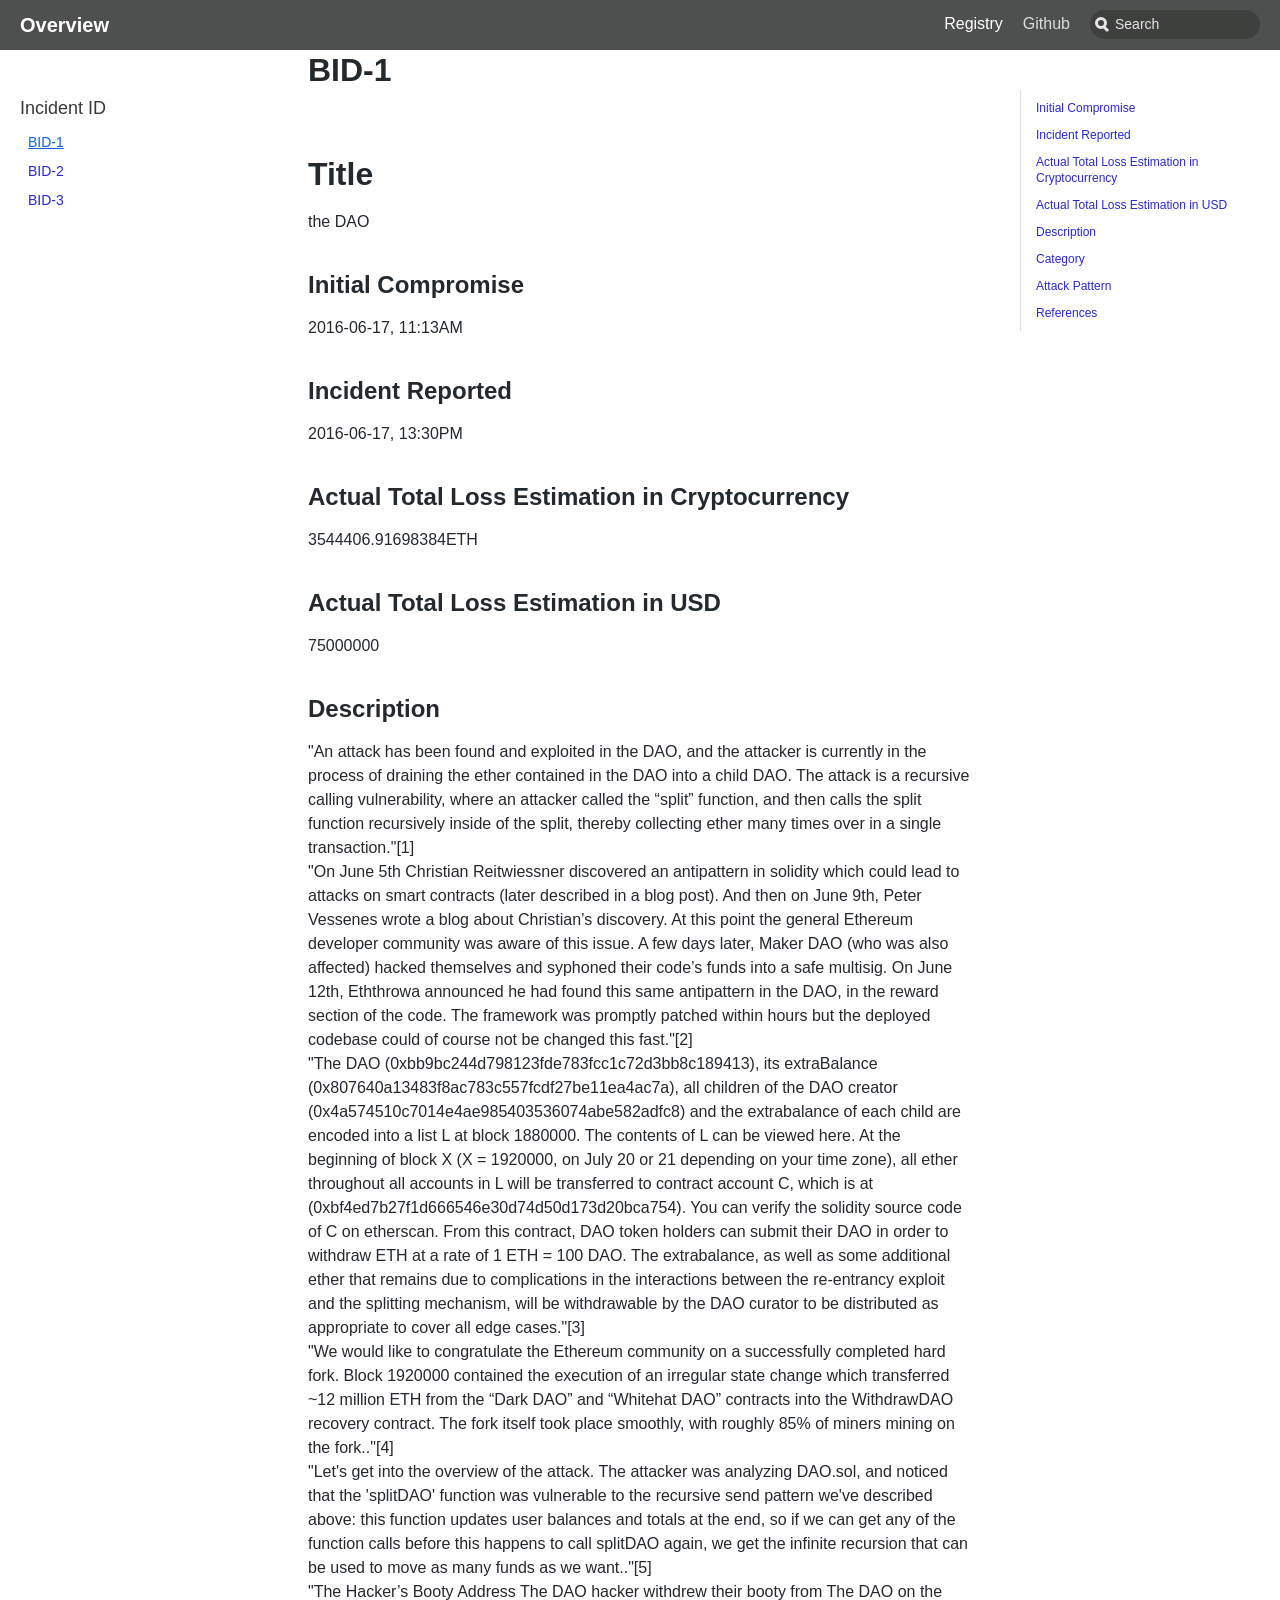
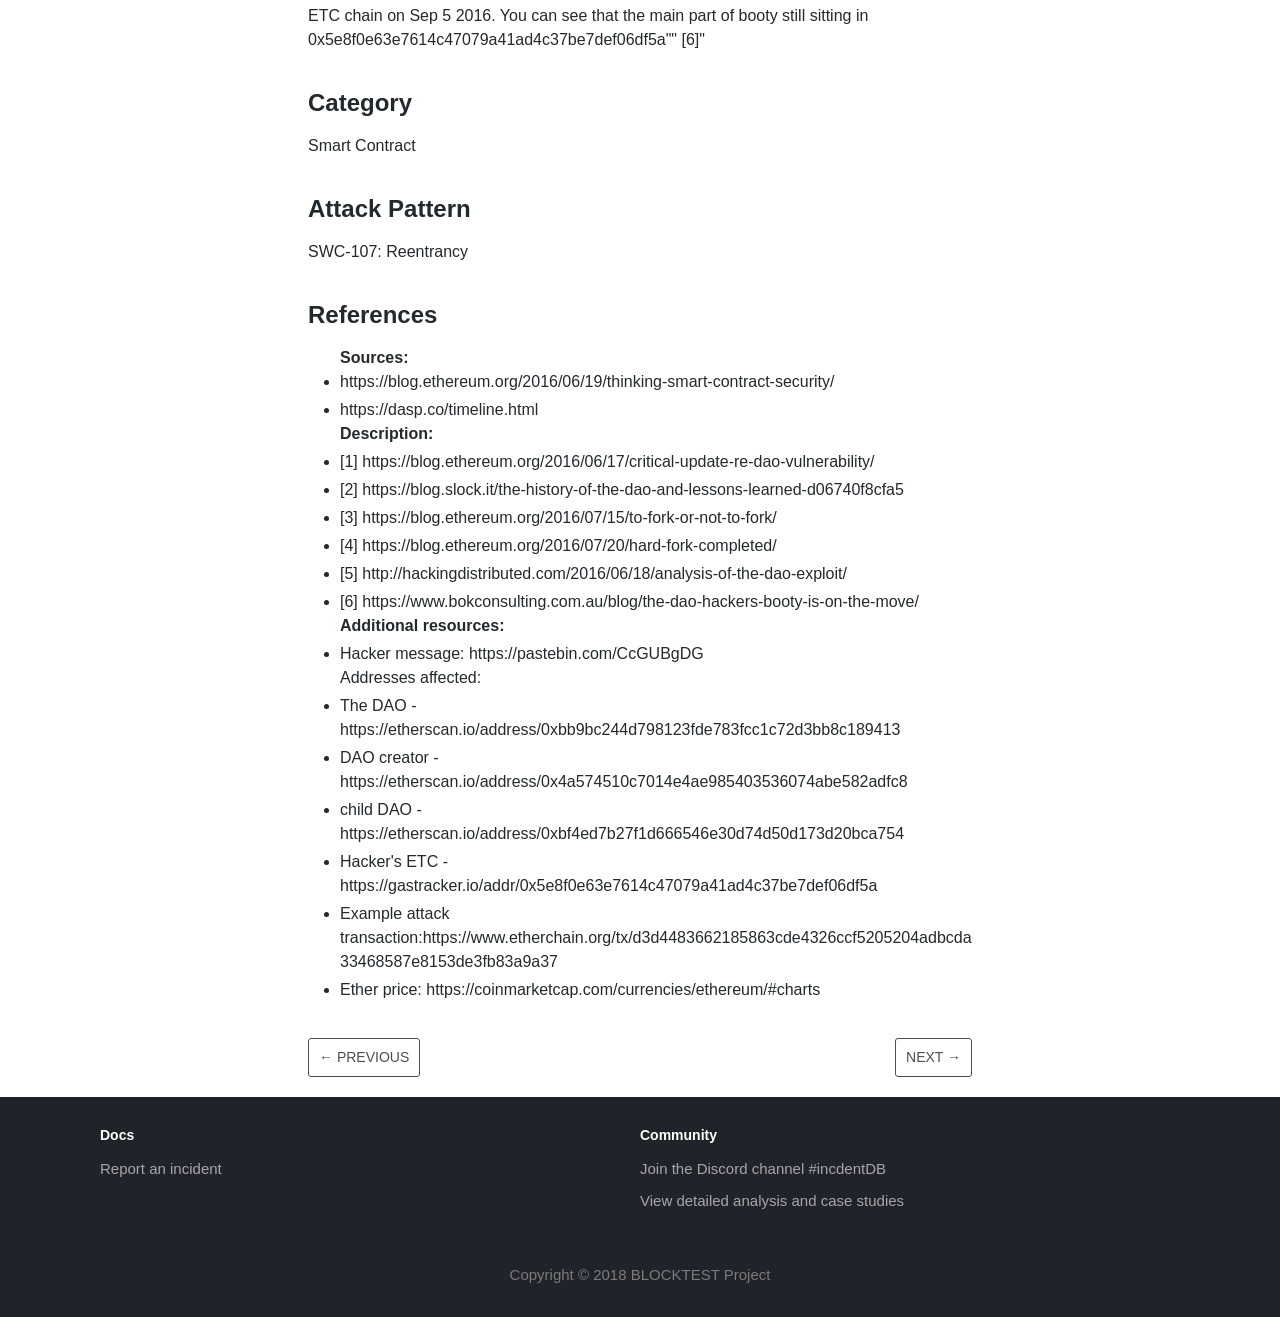
==== commit 1cca837f: "updates" ====
--- a/docs/BID-1.html
+++ b/docs/BID-1.html
@@ -96,7 +96,7 @@
 <li><a href="#References">References</a>
 </li></ul></nav></div>
 <footer class="nav-footer" id="footer"><section class="sitemap">
-<div><h5>Docs</h5><a href="https://github.com/SmartContractSecurity/SWC-registry/#creating-a-new-swc-entry">How to add a new incident entry</a><a href="https://github.com/SmartContractSecurity/SWC-registry/#creating-a-new-swc-entry">Report an incident</a></div><div><h5>Community</h5><a href="https://discord.gg/">Join the Discord channel #incdentDB</a><a href="http://bcss.pm/">View detailed analysis and case studies</a></div></section>
+<div><h5>Docs</h5><a href="https://github.com/Fishbiscuit/incidentDB_test/#creating-a-new-incident-entry">Report an incident</a></div><div><h5>Community</h5><a href="https://discord.gg/">Join the Discord channel #incdentDB</a><a href="http://bcss.pm/">View detailed analysis and case studies</a></div></section>
 <section class="copyright">Copyright © 2018 BLOCKTEST Project</section><script type="text/javascript" src="../../rawgit.com/s0b0lev/SWC-registry/website/website/scripts/lineNumbers.js"></script></footer></div><script type="text/javascript" src="../../cdn.jsdelivr.net/docsearch.js/1/docsearch.min.js"></script><script>
                 document.addEventListener('keyup', function(e) {
                   if (e.target !== document.body) {
